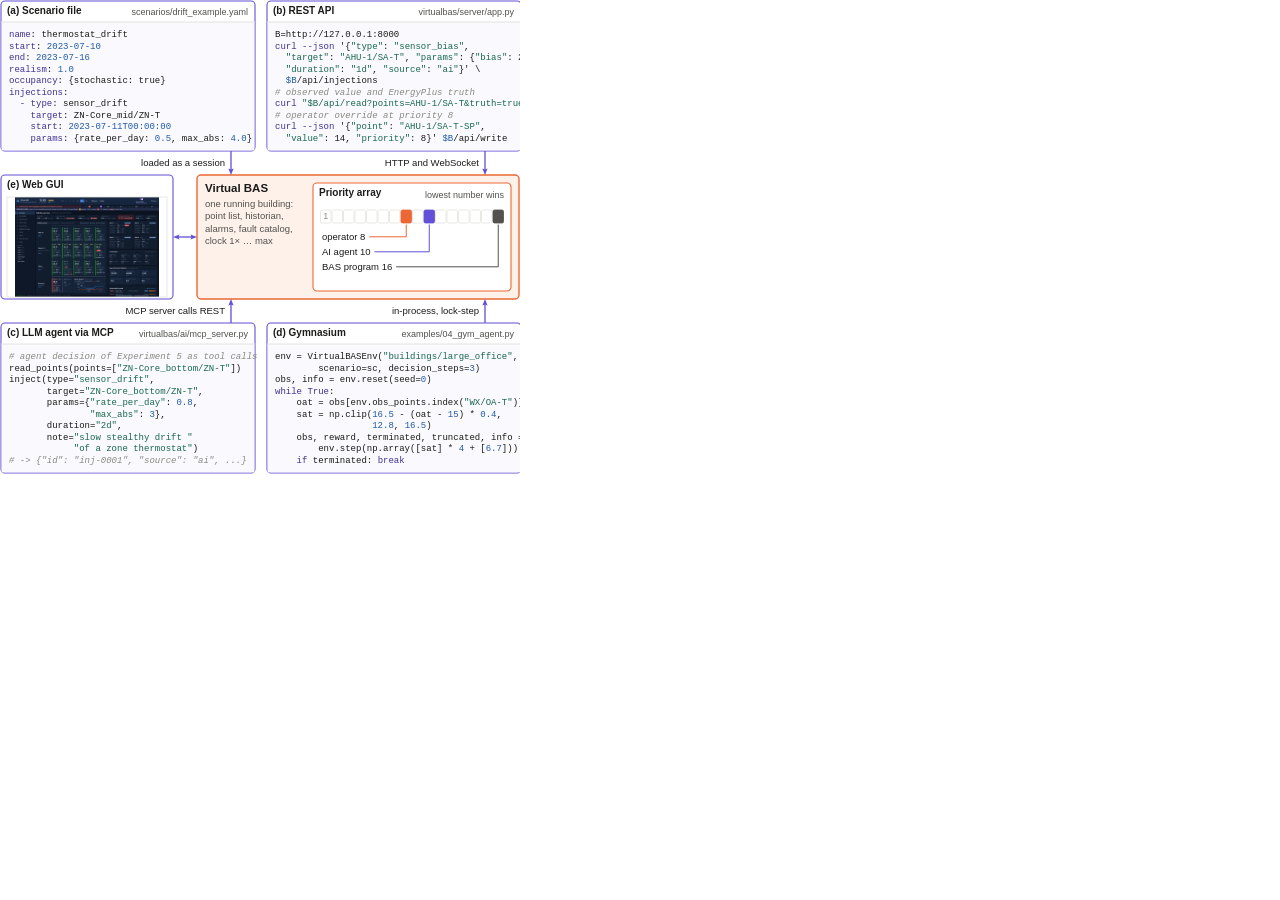
==== paper/diagrams/fig_interfaces.html @ 43e4fd18 "Paper: 29 integrated figures, redrawn diagrams and a Word version Figures - New shared figure style " ====
<!doctype html>
<html><head><meta charset="utf-8"><title>fig_interfaces</title>
<style>html,body{margin:0;background:#fff} #fig{background:#fff}</style>
</head><body><div id="fig"></div>
<script src="diagram_lib.js"></script>
<script>
const {C} = D;
const W = 520;
const CW = 254, GX = 12, CH = 150, GY = 24, MH = 124;
const X0 = 1, X1 = X0 + CW + GX;
const Y0 = 1, YM = Y0 + CH + GY, Y2 = YM + MH + GY;
const H = Y2 + CH + 1;
D.init(W, H);

// ------------------------------------------------------------------ syntax tinting (dark, ink-like shades)
const TINT = {key: '#3f3291', str: '#17684c', num: '#1d5aa6', com: C.muted, kw: '#3f3291', plain: C.ink};
function tokens(line, lang) {
  const out = [];
  const rx = lang === 'py'
    ? /(#.*$)|("[^"]*"|'[^']*')|(\b\d+(?:\.\d+)?\b)|(\b(?:while|if|break|True)\b)|([^"'#\d]+?(?=["'#]|\b\d|\b(?:while|if|break|True)\b|$))|(.)/g
    : lang === 'sh'
    ? /(#.*$)|('[^']*'|"[^"]*")|(\$\w+)|(\bcurl\b|--json)|([^"'#$]+?(?=["'#$]|\bcurl\b|--json|$))|(.)/g
    : /(#.*$)|("[^"]*"|'[^']*')|(\b\d[\d.:T-]*\b)|(^\s*-?\s*[A-Za-z_]+(?=:))|([^"'#\d]+?(?=["'#]|\b\d|$))|(.)/g;
  let m;
  while ((m = rx.exec(line)) !== null) {
    if (m[0] === '') { rx.lastIndex++; continue; }
    const k = m[1] ? 'com' : m[2] ? 'str' : m[3] ? 'num' : m[4] ? (lang === 'yaml' ? 'key' : 'kw') : 'plain';
    out.push([m[0], k]);
  }
  return out;
}
function code(x, y, lines, lang, parent, cardId) {
  lines.forEach((ln, i) => {
    const t = D.el('text', {x, y: y + i * 11.5, 'font-size': 9, 'font-family': D.MONO, fill: C.ink}, parent);
    t.style.whiteSpace = 'pre';
    for (const [s, k] of tokens(ln, lang)) {
      const ts = D.el('tspan', {fill: TINT[k], 'font-style': k === 'com' ? 'italic' : null}, t);
      ts.textContent = s;
    }
    t.dataset.c = cardId;
    D.S.texts.push(t);
  });
}
function codeCard(x, y, letter, title, sub, lines, lang) {
  const c = D.card({x, y, w: CW, h: CH, color: C.ai, fill: '#fff', valign: 'top', pad: 6, ts: 10, title: '(' + letter + ') ' + title});
  D.el('rect', {x: x + 0.6, y: y + 21, width: CW - 1.2, height: CH - 21.6, rx: 0, fill: '#faf9fd'}, c.g);
  D.el('line', {x1: x, x2: x + CW, y1: y + 21, y2: y + 21, stroke: C.grid, 'stroke-width': 1}, c.g);
  if (sub) { const t = D.text(x + CW - 7, y + 14, sub, {size: 9, fill: C.ink2, anchor: 'end', parent: c.g}); t.dataset.c = c.id; }
  code(x + 8, y + 36, lines, lang, c.g, c.id);
  return c;
}

// ------------------------------------------------------------------ (a)-(d) code cards (real snippets from the repository)
const A = codeCard(X0, Y0, 'a', 'Scenario file', 'scenarios/drift_example.yaml', [
  'name: thermostat_drift',
  'start: 2023-07-10',
  'end: 2023-07-16',
  'realism: 1.0',
  'occupancy: {stochastic: true}',
  'injections:',
  '  - type: sensor_drift',
  '    target: ZN-Core_mid/ZN-T',
  '    start: 2023-07-11T00:00:00',
  '    params: {rate_per_day: 0.5, max_abs: 4.0}',
], 'yaml');
const B = codeCard(X1, Y0, 'b', 'REST API', 'virtualbas/server/app.py', [
  'B=http://127.0.0.1:8000',
  'curl --json \'{"type": "sensor_bias",',
  '  "target": "AHU-1/SA-T", "params": {"bias": 2},',
  '  "duration": "1d", "source": "ai"}\' \\',
  '  $B/api/injections',
  '# observed value and EnergyPlus truth',
  'curl "$B/api/read?points=AHU-1/SA-T&truth=true"',
  '# operator override at priority 8',
  'curl --json \'{"point": "AHU-1/SA-T-SP",',
  '  "value": 14, "priority": 8}\' $B/api/write',
], 'sh');
const Cc = codeCard(X0, Y2, 'c', 'LLM agent via MCP', 'virtualbas/ai/mcp_server.py', [
  '# agent decision of Experiment 5 as tool calls',
  'read_points(points=["ZN-Core_bottom/ZN-T"])',
  'inject(type="sensor_drift",',
  '       target="ZN-Core_bottom/ZN-T",',
  '       params={"rate_per_day": 0.8,',
  '               "max_abs": 3},',
  '       duration="2d",',
  '       note="slow stealthy drift "',
  '            "of a zone thermostat")',
  '# -> {"id": "inj-0001", "source": "ai", ...}',
], 'py');
const Dd = codeCard(X1, Y2, 'd', 'Gymnasium', 'examples/04_gym_agent.py', [
  'env = VirtualBASEnv("buildings/large_office",',
  '        scenario=sc, decision_steps=3)',
  'obs, info = env.reset(seed=0)',
  'while True:',
  '    oat = obs[env.obs_points.index("WX/OA-T")]',
  '    sat = np.clip(16.5 - (oat - 15) * 0.4,',
  '                  12.8, 16.5)',
  '    obs, reward, terminated, truncated, info = \\',
  '        env.step(np.array([sat] * 4 + [6.7]))',
  '    if terminated: break',
], 'py');

// ------------------------------------------------------------------ (e) GUI thumbnail
const gw = 172, iw = gw - 12, ih = iw * 1000 / 1600;
const G = D.card({x: X0, y: YM, w: gw, h: MH, color: C.ai, fill: '#fff', valign: 'top', pad: 6, ts: 10, title: '(e) Web GUI'});
D.el('image', {href: '../figures/gui_overview.png', x: X0 + 6, y: YM + 22, width: iw, height: ih, preserveAspectRatio: 'xMidYMid meet'}, G.g);
D.el('rect', {x: X0 + 6, y: YM + 22, width: iw, height: ih, fill: 'none', stroke: C.grid, 'stroke-width': 0.8}, G.g);

// ------------------------------------------------------------------ core with priority array
const cx0 = X0 + gw + 24, cw = W - 1 - cx0;
const core = D.card({x: cx0, y: YM, w: cw, h: MH, color: C.outer, fill: C.outerBg, valign: 'top', pad: 8, ts: 11.5, sw: 1.4, container: true,
  title: 'Virtual BAS', lines: ['one running building:', 'point list, historian,', 'alarms, fault catalog,', 'clock 1× … max'], ls: 9.5, lh: 1.32, tgap: 5});
{
  const px = cx0 + 116, pw = cw - 116 - 8, py = YM + 8, ph = MH - 16;
  const pc = D.card({x: px, y: py, w: pw, h: ph, color: C.outer, fill: '#fff', valign: 'top', pad: 6, ts: 10, title: 'Priority array'});
  const st = D.text(px + pw - 7, py + 15, 'lowest number wins', {size: 9, fill: C.ink2, anchor: 'end', parent: pc.g}); st.dataset.c = pc.id;
  const n = 16, cellW = (pw - 14) / n, cy = py + 27, ch = 13;
  const hl = {8: [C.outer, 'operator 8'], 10: [C.ai, 'AI agent 10'], 16: [C.ink2, 'BAS program 16']};
  for (let i = 1; i <= n; i++) {
    const x = px + 7 + (i - 1) * cellW, h = hl[i];
    D.el('rect', {x: x + 0.5, y: cy, width: cellW - 1, height: ch, rx: 1.5, fill: h ? h[0] : '#fff', stroke: h ? h[0] : C.grid, 'stroke-width': 0.8}, pc.g);
  }
  D.text(px + 7 + cellW / 2, cy + 9.3, '1', {size: 9, anchor: 'middle', fill: C.muted, parent: pc.g, noqc: true});
  [8, 10, 16].forEach((i, j) => {
    const x = px + 7 + (i - 0.5) * cellW, ly = cy + ch + 17 + j * 15;
    D.el('path', {d: `M${x},${cy + ch + 1.5} V${ly - 3.2} H${px + 9 + D.width(hl[i][1], {size: 9.5}) + 4}`, fill: 'none', stroke: hl[i][0], 'stroke-width': 1}, pc.g);
    const t = D.text(px + 9, ly, hl[i][1], {size: 9.5, fill: C.ink, parent: pc.g}); t.dataset.c = pc.id;
  });
}

// ------------------------------------------------------------------ connectors into the core
const ac = {color: C.ai, w: 1.3};
const xa = cx0 + 34, xb = cx0 + cw - 34;
D.conn([[xa, A.b], [xa, core.t]], ac);
D.pill(xa - 6, (A.b + core.t) / 2, 'loaded as a session', {anchor: 'end', size: 9.5});
D.conn([[xb, B.b], [xb, core.t]], ac);
D.pill(xb - 6, (B.b + core.t) / 2, 'HTTP and WebSocket', {anchor: 'end', size: 9.5});
D.conn([[xa, Cc.t], [xa, core.b]], ac);
D.pill(xa - 6, (Cc.t + core.b) / 2, 'MCP server calls REST', {anchor: 'end', size: 9.5});
D.conn([[xb, Dd.t], [xb, core.b]], ac);
D.pill(xb - 6, (Dd.t + core.b) / 2, 'in-process, lock-step', {anchor: 'end', size: 9.5});
D.conn([[G.r, YM + MH / 2], [core.l, YM + MH / 2]], Object.assign({head: 'both'}, ac));
D.finish();
</script>
</body></html>
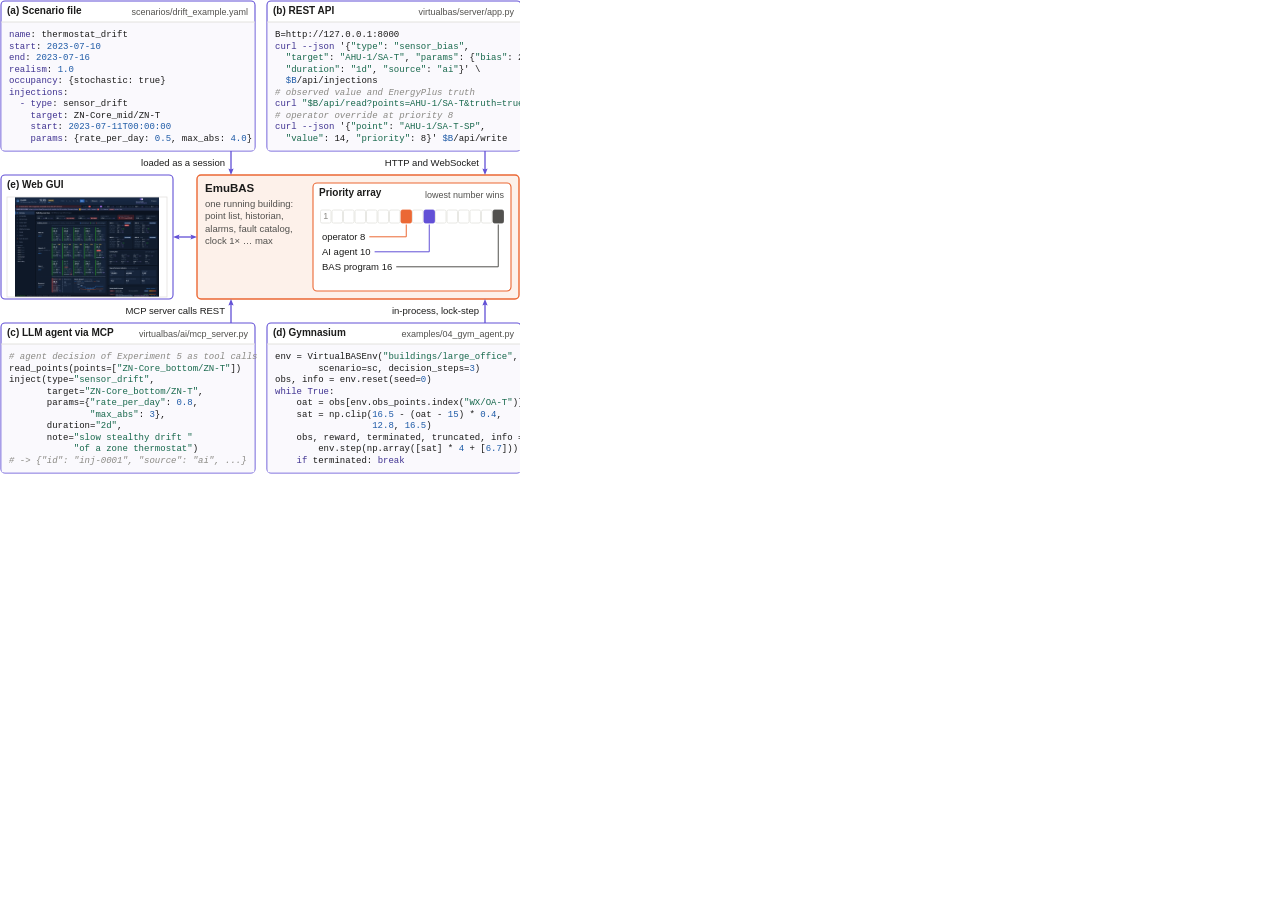
==== commit a5e81a20: "Revision 2 after the author's review: EmuBAS, template manuscript, appendices Responds to Liang Zhan" ====
--- a/paper/diagrams/fig_interfaces.html
+++ b/paper/diagrams/fig_interfaces.html
@@ -109,7 +109,7 @@
 // ------------------------------------------------------------------ core with priority array
 const cx0 = X0 + gw + 24, cw = W - 1 - cx0;
 const core = D.card({x: cx0, y: YM, w: cw, h: MH, color: C.outer, fill: C.outerBg, valign: 'top', pad: 8, ts: 11.5, sw: 1.4, container: true,
-  title: 'Virtual BAS', lines: ['one running building:', 'point list, historian,', 'alarms, fault catalog,', 'clock 1× … max'], ls: 9.5, lh: 1.32, tgap: 5});
+  title: 'EmuBAS', lines: ['one running building:', 'point list, historian,', 'alarms, fault catalog,', 'clock 1× … max'], ls: 9.5, lh: 1.32, tgap: 5});
 {
   const px = cx0 + 116, pw = cw - 116 - 8, py = YM + 8, ph = MH - 16;
   const pc = D.card({x: px, y: py, w: pw, h: ph, color: C.outer, fill: '#fff', valign: 'top', pad: 6, ts: 10, title: 'Priority array'});
